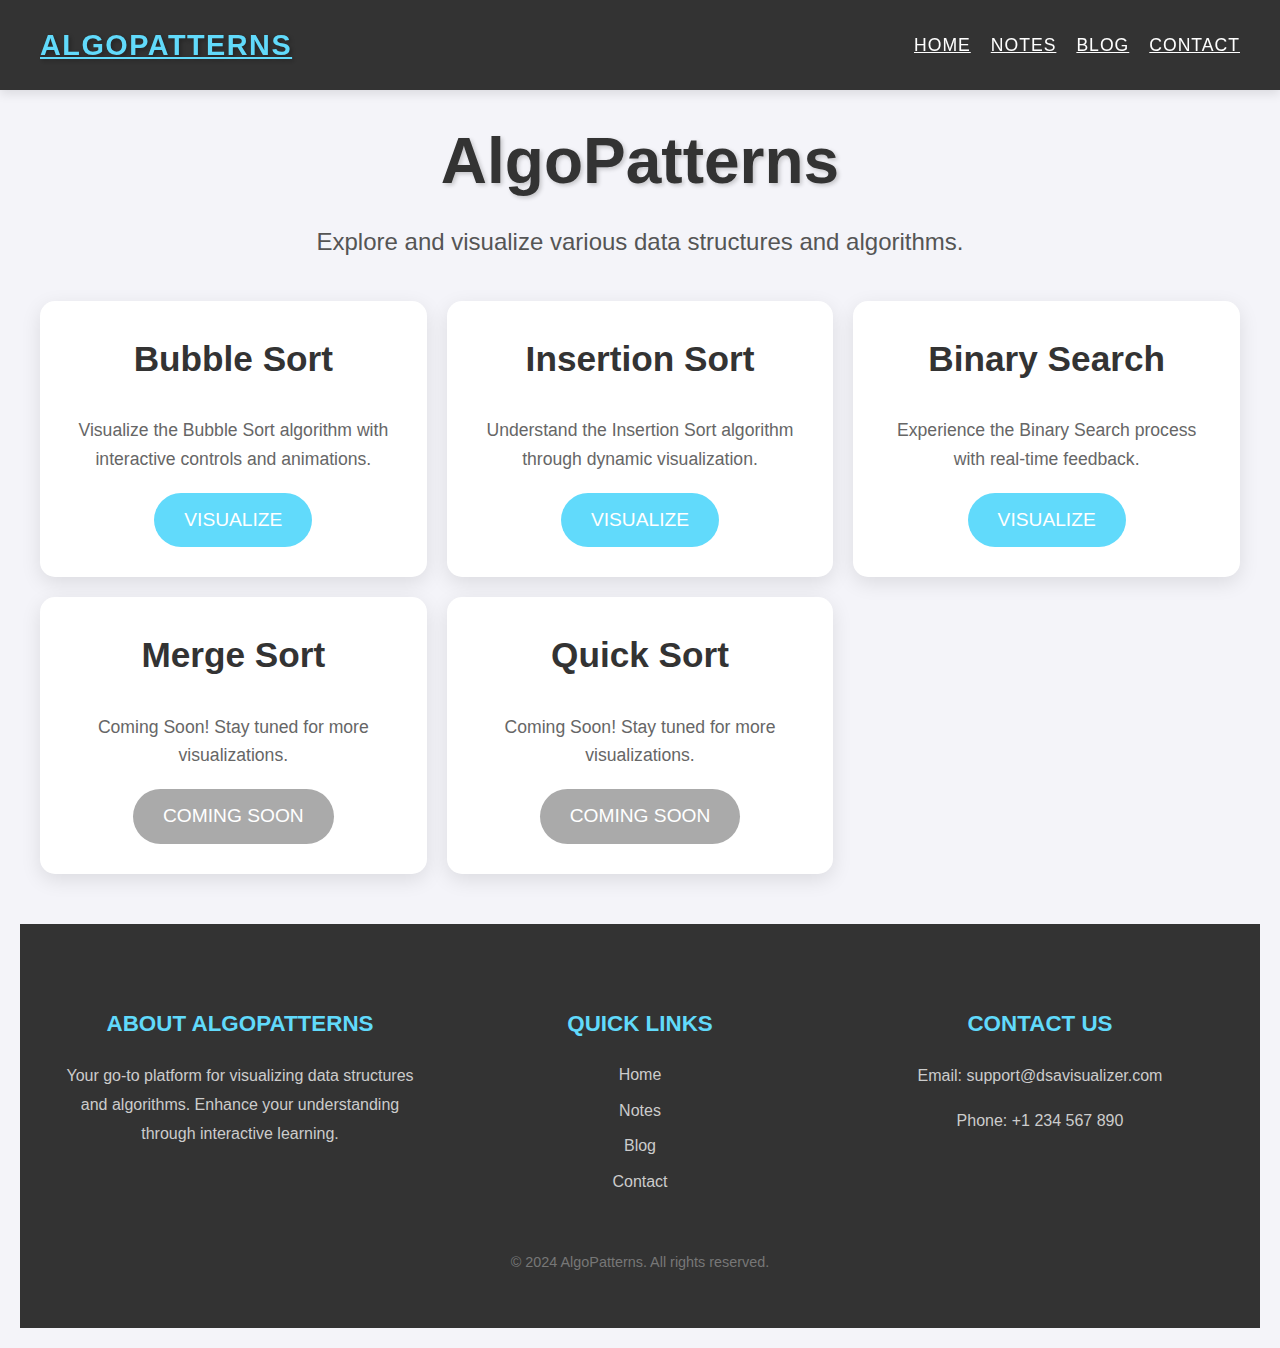
==== index.html @ 66a7acf1 "Initial commit" ====
<!DOCTYPE html>
<html lang="en">
<head>
    <meta charset="UTF-8">
    <meta name="viewport" content="width=device-width, initial-scale=1.0">
    <title>AlgoPatterns</title>
    <link rel="stylesheet" href="style.css">
</head>
<body>
    <!-- Navigation Bar -->
    <nav>
        <div class="nav-container">
            <a href="#" class="logo">AlgoPatterns</a>
            <ul class="nav-links">
                <li><a href="#">Home</a></li>
                <li><a href="#">Notes</a></li>
                <li><a href="#">Blog</a></li>
                <li><a href="#">Contact</a></li>
            </ul>
        </div>
    </nav>

    <!-- Main Content -->
    <div class="homepage-container">
        <header>
            <h1>AlgoPatterns</h1>
            <p>Explore and visualize various data structures and algorithms.</p>
        </header>

        <div class="cards-container">
            <div class="card">
                <h2>Bubble Sort</h2>
                <p>Visualize the Bubble Sort algorithm with interactive controls and animations.</p>
                <a href="bubbleSort/index.html" class="button">Visualize</a>
            </div>
            <div class="card">
                <h2>Insertion Sort</h2>
                <p>Understand the Insertion Sort algorithm through dynamic visualization.</p>
                <a href="insertionSort/index.html" class="button">Visualize</a>
            </div>
            <div class="card">
                <h2>Binary Search</h2>
                <p>Experience the Binary Search process with real-time feedback.</p>
                <a href="binarySearch/index.html" class="button">Visualize</a>
            </div>
            <div class="card">
                <h2>Merge Sort</h2>
                <p>Coming Soon! Stay tuned for more visualizations.</p>
                <a href="#" class="button disabled">Coming Soon</a>
            </div>
            <div class="card">
                <h2>Quick Sort</h2>
                <p>Coming Soon! Stay tuned for more visualizations.</p>
                <a href="#" class="button disabled">Coming Soon</a>
            </div>
        </div>

        <footer>
            <div class="footer-container">
                <div class="footer-about">
                    <h3>About AlgoPatterns</h3>
                    <p>Your go-to platform for visualizing data structures and algorithms. Enhance your understanding through interactive learning.</p>
                </div>
                <div class="footer-links">
                    <h3>Quick Links</h3>
                    <ul>
                        <li><a href="#">Home</a></li>
                        <li><a href="#">Notes</a></li>
                        <li><a href="#">Blog</a></li>
                        <li><a href="#">Contact</a></li>
                    </ul>
                </div>
                <div class="footer-contact">
                    <h3>Contact Us</h3>
                    <p>Email: support@dsavisualizer.com</p>
                    <p>Phone: +1 234 567 890</p>
                </div>
            </div>
            <div class="footer-bottom">
                <p>&copy; 2024 AlgoPatterns. All rights reserved.</p>
            </div>
        </footer>
    </div>
</body>
</html>
---- style.css ----
/* General Styles */
body {
    margin: 0;
    padding: 0;
    font-family: 'Roboto', sans-serif;
    background-color: #f4f4f9;
    color: #333;
    line-height: 1.6;
}

/* Navigation Bar */
nav {
    background-color: #333;
    padding: 15px;
    box-shadow: 0 4px 10px rgba(0, 0, 0, 0.1);
    position: sticky;
    top: 0;
    z-index: 1000;
}

.nav-container {
    max-width: 1200px;
    margin: 0 auto;
    display: flex;
    justify-content: space-between;
    align-items: center;
}

.logo {
    font-size: 1.8em;
    font-weight: bold;
    color: #61dafb;
    text-transform: uppercase;
    letter-spacing: 1.5px;
    text-shadow: 2px 2px 4px rgba(0, 0, 0, 0.3);
}

.nav-links {
    list-style: none;
    display: flex;
    gap: 20px;
}

.nav-links li {
    display: inline;
}

.nav-links a {
    color: #fff;
    font-size: 1.1em;
    text-transform: uppercase;
    letter-spacing: 1px;
    transition: color 0.3s ease;
}

.nav-links a:hover {
    color: #61dafb;
}

/* Homepage Container */
.homepage-container {
    padding: 20px;
    text-align: center;
}

header {
    margin-bottom: 40px;
}

header h1 {
    font-size: 4em;
    margin: 0;
    color: #333;
    text-shadow: 2px 2px 4px rgba(0, 0, 0, 0.2);
    transition: transform 0.3s ease;
}

header h1:hover {
    transform: scale(1.05);
}

header p {
    font-size: 1.5em;
    color: #555;
    margin-top: 10px;
}

/* Cards Container */
.cards-container {
    display: grid;
    grid-template-columns: repeat(auto-fit, minmax(300px, 1fr));
    gap: 20px;
    max-width: 1200px;
    margin: 0 auto;
    padding: 0 20px;
}

/* Card Styles */
.card {
    background-color: #ffffff;
    border-radius: 15px;
    box-shadow: 0 6px 20px rgba(0, 0, 0, 0.1);
    padding: 30px;
    text-align: center;
    transition: transform 0.3s ease, box-shadow 0.3s ease;
    cursor: pointer;
}

.card:hover {
    transform: translateY(-10px);
    box-shadow: 0 12px 30px rgba(0, 0, 0, 0.15);
}

.card h2 {
    margin-top: 0;
    font-size: 2.2em;
    color: #333;
}

.card p {
    color: #666;
    font-size: 1.1em;
    margin: 20px 0;
}

.button {
    display: inline-block;
    padding: 12px 30px;
    font-size: 1.2em;
    color: #ffffff;
    background-color: #61dafb;
    border-radius: 30px;
    text-decoration: none;
    text-transform: uppercase;
    transition: background-color 0.3s ease, transform 0.3s ease;
}

.button:hover {
    background-color: #21a1f1;
    transform: scale(1.05);
}

.button.disabled {
    background-color: #aaa;
    cursor: not-allowed;
}

/* Footer Styles */
footer {
    background-color: #333;
    color: #fff;
    margin-top: 50px;
    padding: 40px 0;
}

.footer-container {
    max-width: 1200px;
    margin: 0 auto;
    display: flex;
    justify-content: space-between;
    flex-wrap: wrap;
}

.footer-container div {
    flex: 1;
    margin: 20px;
}

.footer-about h3,
.footer-links h3,
.footer-contact h3 {
    margin-bottom: 20px;
    color: #61dafb;
    font-size: 1.4em;
    text-transform: uppercase;
}

.footer-about p,
.footer-contact p {
    color: #ccc;
    line-height: 1.8;
}

.footer-links ul {
    list-style: none;
    padding: 0;
}

.footer-links ul li {
    margin-bottom: 10px;
}

.footer-links ul li a {
    color: #ccc;
    text-decoration: none;
    transition: color 0.3s ease;
}

.footer-links ul li a:hover {
    color: #61dafb;
}

.footer-bottom {
    text-align: center;
    margin-top: 20px;
    font-size: 0.9em;
    color: #777;
}
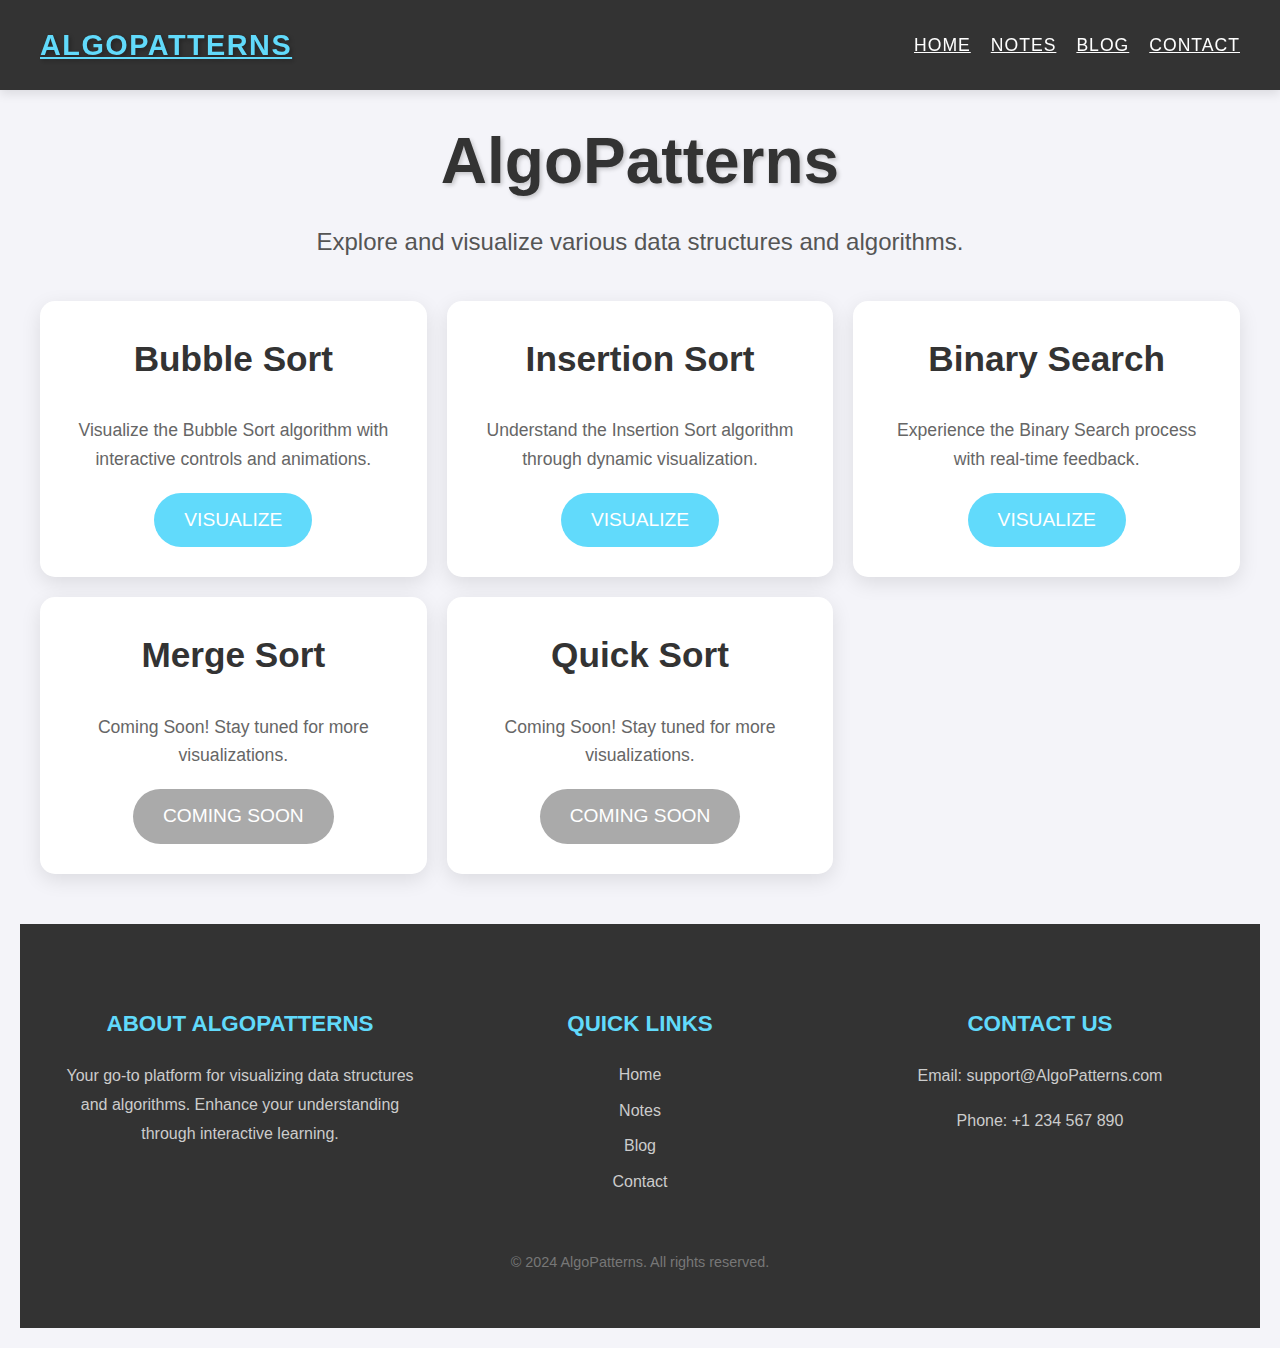
==== commit 95756102: "commit" ====
--- a/index.html
+++ b/index.html
@@ -12,7 +12,7 @@
         <div class="nav-container">
             <a href="#" class="logo">AlgoPatterns</a>
             <ul class="nav-links">
-                <li><a href="#">Home</a></li>
+                <li><a href="index.html">Home</a></li>
                 <li><a href="#">Notes</a></li>
                 <li><a href="#">Blog</a></li>
                 <li><a href="#">Contact</a></li>
@@ -64,7 +64,7 @@
                 <div class="footer-links">
                     <h3>Quick Links</h3>
                     <ul>
-                        <li><a href="#">Home</a></li>
+                        <li><a href="index.html">Home</a></li>
                         <li><a href="#">Notes</a></li>
                         <li><a href="#">Blog</a></li>
                         <li><a href="#">Contact</a></li>
@@ -72,7 +72,7 @@
                 </div>
                 <div class="footer-contact">
                     <h3>Contact Us</h3>
-                    <p>Email: support@dsavisualizer.com</p>
+                    <p>Email: support@AlgoPatterns.com</p>
                     <p>Phone: +1 234 567 890</p>
                 </div>
             </div>
